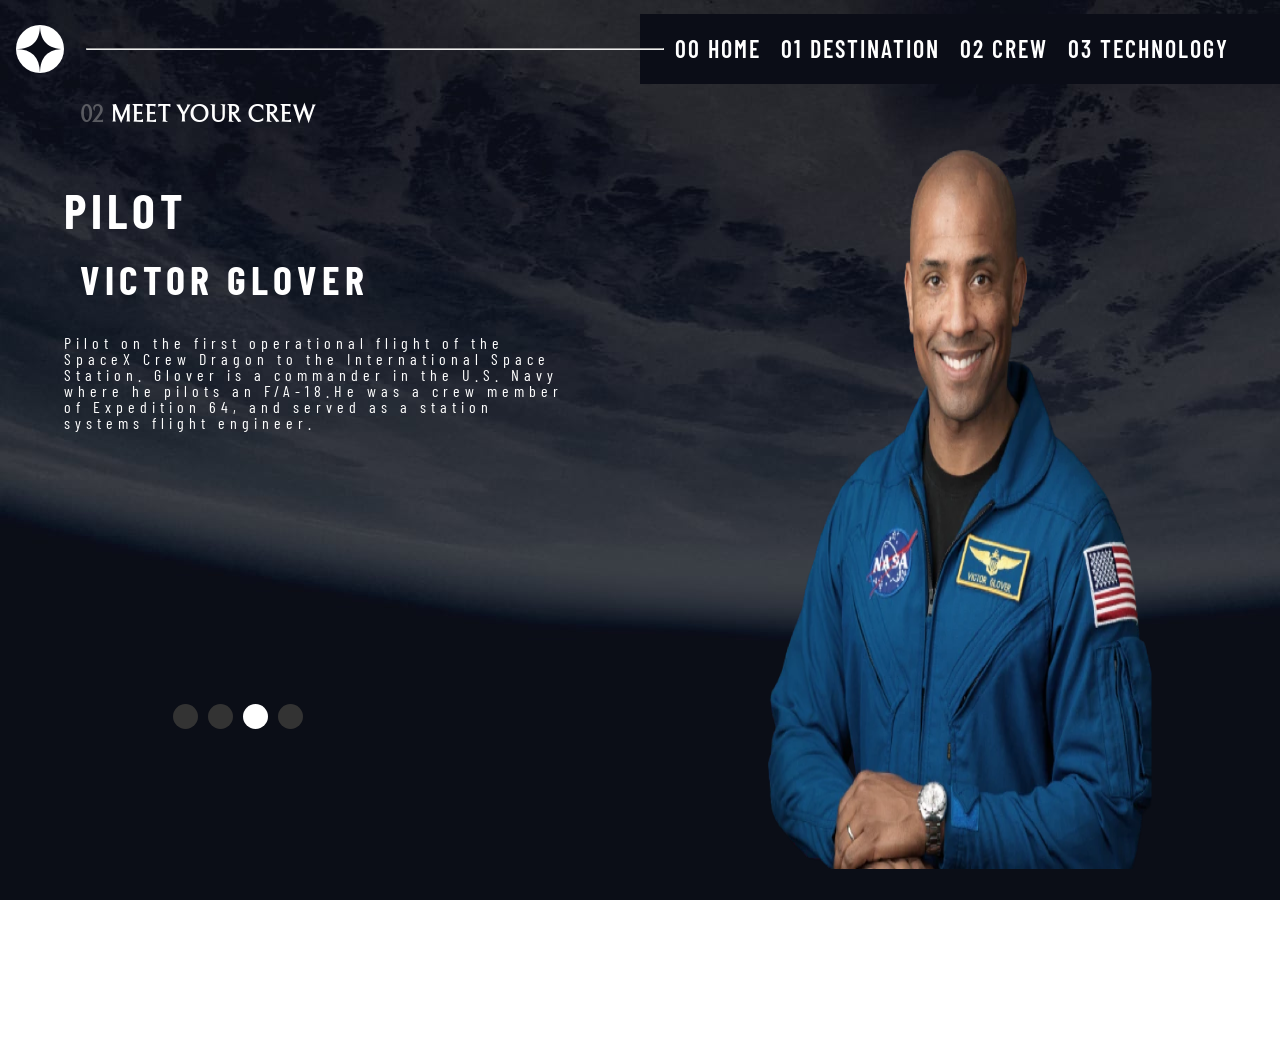
==== public/crew-pilot.html @ 991aaed0 "Add files via upload" ====
<!DOCTYPE html>
<html lang="en">
<head>
  <meta charset="UTF-8">
  <meta name="viewport" content="width=device-width, initial-scale=1.0">

  <link rel="icon" type="image/png" sizes="32x32" href="./assets/favicon-32x32.png">
  <link rel="stylesheet" href="./assets/css/style.css">
  
  <title> Space tourism </title>
</head>
<!-- start -->
<body id="crew-body">
  <!-- navbar -->
<nav id="navbar" class="navbar">
  <img class="logo" src="./assets/shared/logo.svg" alt="logo">
  <hr class="align-md-line">
  <div class="nav-menu" id="nav-menu">
    <!-- links -->
        <div class="nav-items">
        <a href="index.html"><span class="number">00</span> Home</a>
            <a href="./destination-moon.html"><span class="number">01</span> Destination</a>
        <a href="./crew-commander.html"><span class="number">02</span> Crew</a>
      <a href="./technology-capsule.html"><span class="number">03</span> Technology</a>
    </div>
</nav>
<!-- mobile nav -->
<div class="hamburger" id="hamIcon">
  <img src="./assets/shared/icon-hamburger.svg" alt="hamburger" class="hamIcon">
 </div>
<!-- main content of crew -->
<h2 class="meet-crew"> <span class="numbers">02</span> Meet Your Crew</h2>
<main class="crew-con">
<div class="crew-info-cc">
  <h3 class="crew-title">Pilot</h3>
    <h1 class="crew-name">Victor Glover</h1>
  <p class="crew-txt">Pilot on the first operational flight of the SpaceX Crew Dragon to the 
    International Space Station. Glover is a commander in the U.S. Navy where 
    he pilots an F/A-18.He was a crew member of Expedition 64, and served as a 
    station systems flight engineer.</p>

    <div class="circle-cc">
      <ul>
        <li class="crew-item"><a class="crew-link" href="./crew-commander.html"></a></li>

        <li class="crew-item"><a class="crew-link" href="./crew-engineer.html"></a></li>

        <li class="crew-item"><a class="crew-link" href="./crew-pilot.html"></a></li>

        <li class="crew-item"><a class="crew-link" href="./crew-specialist.html"></a></li>

    </ul>
    </div>
    
</div>
<div class="crew-photo-cc">
  <img src="./assets/crew/image-victor-glover.webp" class="crew-img" alt="victor Glover">
</div>
</div>
</main>

<script  src="./assets/js/app.js"></script>
</body>
</html>
---- public/assets/css/style.css ----
@import url('https://fonts.googleapis.com/css2?family=Barlow+Condensed:wght@100&family=Bellefair&display=swap');

/* example font */
/* 
    font-family: 'Barlow Condensed', sans-serif;

    font-family: 'Bellefair', serif;
*/
/*************************************************************************
HOME PAGE START OF CSS FILE
**************************************************************************/
html{
    width: 100%;
    height: 100vh;
}
#home{
    box-sizing: border-box;
    padding: 0;
    margin: 0;
    height: 100%;
    /* default settings */
    background-image: url('../home/background-home-desktop.jpg');
    background-size: cover;
    background-repeat: none;
    color: #fff;
    font-family: 'Bellefair', serif;
}
/* font style */
p{
    font-size: 1.4rem;
    line-height: 2rem;
    font-family: 'Barlow Condensed', sans-serif;
}

.bigText{
    font-size: 150px;
    text-transform: uppercase;
}

/* navbar */
.navbar{
    display: flex;
    flex-direction: row;
    align-items: center;
    justify-content: space-between;
    width: 100%;
    padding-top: 1rem;
    height: 65px;
}

/* logo */
.logo{
padding-left: 1rem;
}
/* hamburger icon */
.hamburger{
    display: none;
}
/* links inside nav */
.nav-menu{
    display: flex;
    width: 50%;
    justify-content: center;
    align-items: center;
    height: 70px;
    z-index: 1;
    background-color:rgba(11, 13, 23);
}

.align-md-line{
    color: #fff;
    width: 45%;
    z-index: 100;
    margin-left: 1rem;
    position: absolute;
    left: 70px;
}
/* .nav-items{
    display: flex;
    width: 50%;
    justify-content: center;
    align-items: center;
    height: 70px;
    z-index: 1;
    background-color:rgba(11,13,23, 0.5);
} */

.nav-items a{
    color: #fff;
    font-size: 1.5rem;
    padding-right: 1rem;
    text-decoration: none;
    font-family: 'Barlow Condensed', sans-serif;
    text-transform: uppercase;
    letter-spacing: 2px;
    font-weight: 600;
    transform: scaleX(0);
    transform-origin: bottom right;
}

.nav-items a:hover{
    color:rgba(255, 255, 255, 0.699);
    padding-bottom: 20px;
    border-bottom: #fff solid 2px;

}

/* whole page in div */
.home-page-section{
    display: flex;
    flex-direction: row;
    align-items: center;
    align-content: center;
    justify-content: center;
}
/* left half of page for text */
.home-left-half{
    display: flex;
    width: 50%;
    height: 100%;
    flex-wrap: wrap;
    margin: 3rem auto;
    padding: 2rem;
    align-self: flex-end;
    flex-direction: column;
    text-align: center;
}
/* so you want to text */
.travelText{
    font-family: 'Barlow Condensed', sans-serif;
    letter-spacing: 4.75px;
}
/* right half of page on desktop */
.home-right-half{
    display: flex;
    flex-direction: column;
    justify-content: flex-end;
    height: 100%;
    width: 50%;
    padding: 3rem;
    text-align: center;
}

.circle-div{
    display: flex;
    flex-direction: column;
    justify-content: center;
    height: 250px;
    width: 250px;
    background-color: #fff;
    border-radius: 50%;
    position: relative;
    top: 300px;
    left: 400px;
}

.circle-div:hover{
    transition: all .7s ease-out;
    cursor: pointer;
    box-shadow: 5px 0px 10px 15px rgba(0, 0, 0, 0.5);
}

.explore{
    margin: 0;
    color:rgba(11,13,23);
    text-transform: uppercase;
    font-size: 2rem;
}
/* link to destination page */
.explore a{
    text-decoration: none;
    color: rgba(11,13,23);
    font-weight: 500;
    font-family: 'Bellefair', serif;
    padding:0;
    letter-spacing: 5px;
}
/****************************************************************************
  DESTINATION PAGE START CSS FILE
  ***************************************************************************/
  #destination{
    box-sizing: border-box;
    padding: 0;
    margin: 0;
    width: 100%;
    height: 100%;
    background-image: url('../destination/background-destination-desktop.jpg');
    background-attachment: fixed;
    background-size: cover;
    background-repeat: none;
    color: #fff;
    font-family: 'Bellefair', serif;
}

/* des cc */
.des-cc{
    width: 90vw;
    height: 100vh;
    display: flex;
    margin: auto;
    padding: 1rem;
    flex-direction: row;
    align-items: center;
}

.des-column{
    width: 50%;
    align-items: center;
    justify-content: center;
    text-align: center;
}
.dest-txt{
    font-family: 'Barlow Condensed', sans-serif;
    font-size: 3rem;
    text-align: left;
}
.img-des{
    width: 75%;
}

.dest-info-50{
    display: flex;
    flex-direction: column;
    width: 50%;
    height: 100%;
    align-items: center;
}

.des-link-cc{
    display: flex;
    flex-direction: row;
    height: 8vh;
    width: 25vw;
    align-items: center;
    margin-top: 5rem;
    
}

.dest-planet-links{
    font-family: 'Barlow Condensed', sans-serif;
    color: #fff;
    font-size: 2rem;
    padding: 0 10px 0 10px;
    text-align: left;
    text-decoration: none;
    align-items: center;
}

.dest-planet-links:hover{
    border-bottom: 2px solid #fff;
}

.planet-info-cc{
    display: flex;
    flex-direction: column;
    width: 500px;
    height:500px;
    margin-top: 2rem;
    padding:0.8rem;
}

.planet-title{
    font-family: 'Bellefair', serif;
    font-size: 5rem;
    letter-spacing: 10px;
}

.planet-txt{
    font-family: 'Barlow Condensed', sans-serif;
    font-size: 1.5rem;
    text-align: left;
    font-weight: 600;
    letter-spacing: 3px;
}


.ww-line-50{
    color: #fff;
    width: 100%;
}

.des-tt-cc{
    display: flex;
    flex-direction: row;
    align-items: center;
    justify-content: center;
    width: 100%;
    height: 300px;
}
.tt-row{
    display: flex;
    flex-direction: column;
    justify-content: center;
    align-items: center;
    width: 50%;
    height: 200px;
}

.avg-tr-title{
    font-family: 'Barlow Condensed', sans-serif;
    font-size: 3rem;
    color: #fff;
}

.tt-txt{
    font-size: 2rem;
    font-family: 'Barlow Condensed', sans-serif;
    color: #fff;
}

/* *****************************************************************************************
CREW PAGE
********************************************************************************************/
#crew-body{
    box-sizing: border-box;
    padding: 0;
    margin: 0;
    background-image: url('../crew/background-crew-desktop.jpg');
    background-attachment: fixed;
    background-size: cover;
    background-repeat: none;
    color: #fff;
    font-family: 'Bellefair', serif;
    overflow: hidden;
}

.meet-crew{
    font-size: 1.5rem;
    margin-left: 3rem;
    text-transform: uppercase;
}
.numbers{
    color: rgba(160, 160, 160, 0.5);
    padding-left: 2rem;
}

.crew-con{
    display: flex;
    flex-direction: row;
    width: 100vw;
    height: 100vh;
    overflow: hidden;
}

.crew-info-cc{
    display: flex;
    flex-direction: column;
    margin: 2rem auto 0 auto;
    width: 40vw;
}
.crew-title{
    font-size: 3rem;
    margin: 0;
    font-family: 'Barlow Condensed', sans-serif;
    letter-spacing: 5px;
    text-transform: uppercase;
}

.crew-name{
    font-size: 2.5rem;
    font-family: 'Barlow Condensed', sans-serif;
    letter-spacing: 5px;
    text-transform: uppercase; 
    margin: 1rem;
}
.crew-photo-cc{
    display: flex;
    justify-content: center;
    height: 100%;
    width: 50%;
}

.crew-txt{
    font-size: 1rem;
    line-height: 1rem;
    letter-spacing: 5px;
}

.crew-img{
    width: 60%;
    height: 80%;
}

.circle-cc{
    display: flex;
    flex-direction: row;
    width: 30vw;
    height: 15%;
    margin: auto;
}
ul{
    display: flex;
    flex-direction: row;
}

.crew-link{
    display: flex;
    justify-content: center;
    align-items: center;
    width: 25px;
    height: 25px;
    border-radius: 50%;
    margin: 5px;
    background-color: rgb(51, 51, 51);
    list-style: none;
    font-family: 'Barlow Condensed', sans-serif;
    text-decoration: none;
    font-size: 1.2rem;
    color: #000;
    font-weight: 600;
}
li{
    list-style: none;
}
.active{
    background-color: #fff;;
    color: rgb(208, 214, 249);
}

  /****************************************************************************
  MEDIA QUERIES FOR ALL PAGES
  ****************************************************************************/
  
@media screen and (max-width: 428px) {
    /* home page */
    #home{
        background-image: url('../home/background-home-mobile.jpg');
        background-color: black;
        background-attachment: fixed;
        background-position: center;
        background-size:cover;
        height: 100%;
        overflow: hidden;
    }
    /* all pages navbar */
    .hamburger{
        display: flex;
        position: fixed;
        top: 25px;
        right:30px;
        z-index: 200;
    }
    .nav-menu{
        display: none;
    }
    
     .active{
        display: flex;
        flex-direction: column;
        position: relative;
        text-align: right;
        top: 0;
        right: 0;
        width: 50%;
        height: 100vh;
        background-color: rgba(0, 0, 0, 0.150);
        z-index: 100;
    }
  
    .nav-items{
        display: flex;
        width: 50%;
        position: relative;
        top: 450px;
        right: -70px;
        flex-direction: column;
        align-items: flex-end;
        text-align: right;
        font-family: 'Bellefair', serif;
    }
    .nav-items a{
        font-size: 2rem;
        padding-top: 2rem;
    }
    /* /navbar */

    .number{display: none;}

    .home-page-section{
        display: flex;
        flex-direction: column;
        justify-content: center;
        flex-wrap: wrap;
        padding: 0;
    }

    p{
        font-size: 1.5rem;
        padding: 1.1rem;
    }
    .home-left-half{
        display: flex;
        flex-direction: column;
        width: 100%;
        text-align: center;
        justify-content: center;
        align-items: center;
        height: auto;
        margin: 0;
        padding: 0;
    }
    .travelText{
        font-size: 1.8rem;
    }
    .bigText{
        font-size: 5rem;
    }
    /* below on media screen */
    .home-right-half{
        display: flex;
        flex-direction: column;
        align-items: center;
        padding: 0;
    }

    /* radius circle */
    .circle-div{
        position: static;
        width: 250px;
        height: 250px;
    }
    /* text of explore */
    .explore{
        font-family: 'Bellefair', serif;
        padding:0;
        letter-spacing: 5px;
    }

    /**********************************************************************
    destination moon page
    **********************************************************************/
    #destination{
        height: 100vh;
        width: 100vw;
        background-image: url('../destination/background-destination-tablet.jpg');
        background-position: center;
        background-repeat: no-repeat;
    }
  
    .heading{
      font-family: 'Barlow Condensed', sans-serif;
      color: #fff;
    }

  }
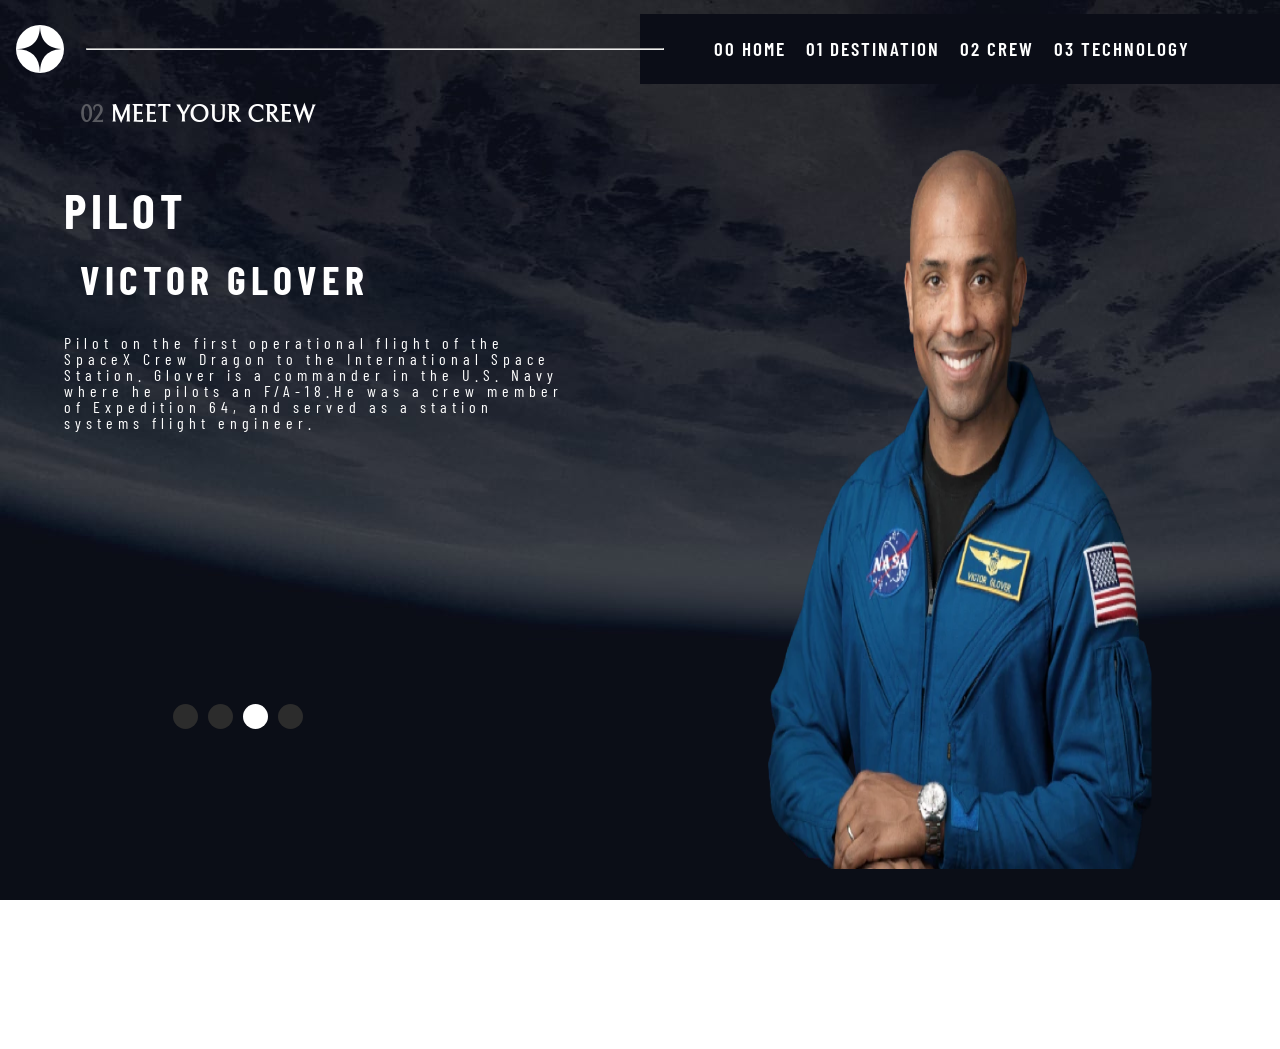
==== commit c0341cbd: "css mobile change fixed issues with mobile css not lining up correctly" ====
--- a/public/crew-pilot.html
+++ b/public/crew-pilot.html
@@ -55,6 +55,7 @@
 </div>
 <div class="crew-photo-cc">
   <img src="./assets/crew/image-victor-glover.webp" class="crew-img" alt="victor Glover">
+  
 </div>
 </div>
 </main>
--- a/public/assets/css/style.css
+++ b/public/assets/css/style.css
@@ -11,7 +11,6 @@
 **************************************************************************/
 html{
     width: 100%;
-    height: 100vh;
 }
 #home{
     box-sizing: border-box;
@@ -24,6 +23,7 @@
     background-repeat: none;
     color: #fff;
     font-family: 'Bellefair', serif;
+    overflow: hidden;
 }
 /* font style */
 p{
@@ -87,22 +87,24 @@
 
 .nav-items a{
     color: #fff;
-    font-size: 1.5rem;
+    font-size: 1.2rem;
     padding-right: 1rem;
     text-decoration: none;
     font-family: 'Barlow Condensed', sans-serif;
     text-transform: uppercase;
     letter-spacing: 2px;
     font-weight: 600;
-    transform: scaleX(0);
-    transform-origin: bottom right;
 }
 
 .nav-items a:hover{
-    color:rgba(255, 255, 255, 0.699);
+    color: rgba(255, 255, 255, 0.500);
+    transition: all .250s ease-in;
+
+}
+
+.nav-items-active{
     padding-bottom: 20px;
     border-bottom: #fff solid 2px;
-
 }
 
 /* whole page in div */
@@ -150,8 +152,8 @@
     background-color: #fff;
     border-radius: 50%;
     position: relative;
-    top: 300px;
-    left: 400px;
+    top: 30px;
+    left: 350px;
 }
 
 .circle-div:hover{
@@ -182,8 +184,6 @@
     box-sizing: border-box;
     padding: 0;
     margin: 0;
-    width: 100%;
-    height: 100%;
     background-image: url('../destination/background-destination-desktop.jpg');
     background-attachment: fixed;
     background-size: cover;
@@ -232,7 +232,7 @@
     height: 8vh;
     width: 25vw;
     align-items: center;
-    margin-top: 5rem;
+    margin: 5rem 0 1rem 0;
     
 }
 
@@ -247,7 +247,13 @@
 }
 
 .dest-planet-links:hover{
+    padding-bottom: 5px;
     border-bottom: 2px solid #fff;
+}
+
+.dest-planet-links-active{
+    padding-bottom: 5px;
+    border-bottom: 2px solid #d0d6f9a1;
 }
 
 .planet-info-cc{
@@ -401,7 +407,7 @@
     height: 25px;
     border-radius: 50%;
     margin: 5px;
-    background-color: rgb(51, 51, 51);
+    background-color: rgb(44, 44, 44);
     list-style: none;
     font-family: 'Barlow Condensed', sans-serif;
     text-decoration: none;
@@ -412,16 +418,122 @@
 li{
     list-style: none;
 }
-.active{
+.crew-active{
     background-color: #fff;;
     color: rgb(208, 214, 249);
 }
+/*******************************************************************************
+space caplse page
+********************************************************************************/
+#tech-bg{
+    background-image: url('../technology/background-technology-desktop.jpg');
+    background-attachment: fixed;
+    background-size: cover;
+    background-repeat: none;
+    color: #fff;
+    padding: 0;
+    margin: 0 auto;
+    box-sizing: border-box;
+    overflow: hidden;
+}
+
+#tech-content{
+    display: flex;
+    flex-direction: row;
+    flex-wrap: wrap;
+    width: 100%;
+    height: 100%;
+    margin: auto;
+    justify-content: space-between;
+}
+.tech_title{
+    margin: 0 0 3rem 0;
+    padding-left: 3rem;
+}
+.header-title{
+    width: 100%;
+    height: 50px;
+}
+.tech-row-left{
+    display: flex;
+    flex-direction: column;
+    width: 20%;
+    height: 70vh;
+    align-items: center;
+    justify-content: center;
+    margin-top: 3rem;
+}
+.tech-row-mid{
+    display: flex;
+    flex-direction: column;
+    width: 40%;
+    height: 70vh;
+    margin: 3rem auto;
+    justify-content: center;
+    
+}
+.tech_term{
+    margin: 0;
+    font-family: 'Barlow Condensed', sans-serif;
+    font-weight: 600;
+    font-size: 1.5rem;
+
+}
+.vehicle{
+    font-size: 3rem;
+    margin: 0;
+    text-transform: uppercase;
+}
+.tech-row-right{
+    display: flex;
+    flex-wrap:wrap;
+    flex-direction: column;
+    justify-items: flex-end;
+    width: 30%;
+    height: 70vh;
+    margin: 3rem auto;
+}
+
+.tech_link{
+    display: flex;
+    flex-direction: column;
+    justify-content: center;
+    border:#fff solid 1px;
+    margin: 0.7rem;
+    height: 50px;
+    width: 50px;
+    text-align: center;
+    border-radius: 50px;
+    text-decoration: none;
+    font-size: 1rem;
+    color: #fff;
+}
+.tech_link:hover{
+    color: #fff;
+    
+    border:#d0d6f9a1 solid 1px;
+}
+.tech_link_active{
+    color: #fff;
+    background-color: rgba(255, 255, 255, 0.521);
+    border:#d0d6f9a1 solid 1px;
+}
+.space-img{
+    width: 100%;
+    height: 100%;
+}
+
+
 
   /****************************************************************************
   MEDIA QUERIES FOR ALL PAGES
   ****************************************************************************/
-  
-@media screen and (max-width: 428px) {
+  /* iphone */
+@media screen and (max-width: 414px) {
+    html{
+        height: 100%;
+        background-color: #000;
+    }
     /* home page */
     #home{
         background-image: url('../home/background-home-mobile.jpg');
@@ -437,31 +549,54 @@
         display: flex;
         position: fixed;
         top: 25px;
-        right:30px;
+        right: 25px;
         z-index: 200;
     }
     .nav-menu{
         display: none;
+    }
+
+    #hamIcon{
+        position: fixed;
     }
     
      .active{
         display: flex;
         flex-direction: column;
-        position: relative;
-        text-align: right;
+        position: fixed;
+        /* text-align: right; */
         top: 0;
         right: 0;
         width: 50%;
         height: 100vh;
-        background-color: rgba(0, 0, 0, 0.150);
+        background-color: rgba(0, 0, 0, 0.650);
         z-index: 100;
+        font-size: 1rem;
+        animation-name: slideIn;
+        animation-duration: 1s;
+        border-bottom: none;
+        border-radius: 15px;
+    }
+    .nav-items-active{
+        padding: 0;
+    }
+
+    @keyframes slideIn{
+        from{
+            width: 0;
+            height: 100vh;
+        }
+        to{
+            width: 50%;
+            height: 100vh;
+        }
     }
   
     .nav-items{
         display: flex;
         width: 50%;
         position: relative;
-        top: 450px;
+        top: 50px;
         right: -70px;
         flex-direction: column;
         align-items: flex-end;
@@ -469,8 +604,13 @@
         font-family: 'Bellefair', serif;
     }
     .nav-items a{
-        font-size: 2rem;
+        font-size: 1rem;
         padding-top: 2rem;
+        border-bottom: none;
+    }
+
+    hr{
+        display: none;
     }
     /* /navbar */
 
@@ -530,11 +670,15 @@
     destination moon page
     **********************************************************************/
     #destination{
-        height: 100vh;
-        width: 100vw;
-        background-image: url('../destination/background-destination-tablet.jpg');
+        background-image: url('../destination/background-destination-mobile.jpg');
         background-position: center;
         background-repeat: no-repeat;
+        background-attachment: fixed;
+        background-position: center;
+        background-size:cover;
+        scroll-behavior: smooth;
+        overflow: scroll;
+        background-color: #000;
     }
   
     .heading{
@@ -542,5 +686,160 @@
       color: #fff;
     }
 
+    .des-cc {
+        width: 100%;
+        height: 100%;
+        display: flex;
+        flex-direction: column;
+        align-items: center;
+        padding: 0;
+        overflow:hidden;
   }
 
+  .dest-txt{
+      font-size:1.3rem;
+      margin-bottom: 1rem;
+      text-align: center;
+  }
+  .dest-info-50 {
+    display: flex;
+    flex-direction: column;
+    width: 100%;
+    height: 100%;
+    align-items: center;
+}
+.des-link-cc {
+    display: flex;
+    flex-direction: row;
+    height: 8vh;
+    width: 100%;
+    align-items: center;
+    justify-content: center;
+}
+
+.planet-info-cc {
+    display: flex;
+    flex-direction: column;
+    width: 100%;
+    height: 50%;
+    margin-top: 1rem;
+    padding: 0;
+    align-items: center;
+}
+.planet-title{
+    font-size: 2.3rem;
+    
+}
+.planet-txt{
+    font-size: 1rem;
+    letter-spacing: 0;
+    margin: 0;
+    padding: 12px;
+    text-align: center;
+}
+
+.des-tt-cc{
+    margin: 0;
+    align-items: none;
+}
+.tt-txt{
+    font-size: 1.5rem;
+}
+.avg-tr-title {
+    font-family: 'Barlow Condensed', sans-serif;
+    font-size: 1.5rem;
+    color: #fff;
+    margin: 0;
+
+}
+
+/*****************************************************************************
+ crew mobile page 
+ *******************************************************************************/
+#crew-body{
+    background-image: url('../crew/background-crew-mobile.jpg');
+    background-attachment: fixed;
+    background-size: cover;
+    background-repeat: none;
+    color: #fff;
+    font-family: 'Bellefair', serif;
+}
+.crew-con{
+  flex-direction: column-reverse;
+  height: auto;
+  align-items: center;
+}
+
+.crew-info-cc{
+    /* flex-direction: column-reverse; */
+    width: 100%;
+    margin-top: 2rem;
+    justify-content: center;
+    text-align: center;
+}
+
+.crew-title{
+    font-size: 1.5rem;
+    padding-left: 1rem;
+}
+.circle-cc{
+    width: 100%;
+    height: 200px;
+    align-items: center;
+    justify-content: center;
+}
+
+.crew-txt{
+    margin: 0;
+}
+.crew-photo-cc{
+    width: 100%;
+    margin-top: 2rem;
+}
+.crew-img{
+    width: 50%;
+    height: 50%;
+}
+/***********************************************************************
+tehnology page 
+************************************************************************/
+#tech-bg{
+    background-image: url('../technology/background-technology-mobile.jpg');
+}
+
+#tech-content{
+    flex-direction: column-reverse;
+    text-align: center;
+}
+
+.tech-row-left{
+    flex-direction: row;
+    width: 100%;
+    height: 25%;
+    margin:0;
+    align-items: flex-start;
+}
+
+.tech-row-mid{
+    width: 100%;
+    margin: 0;
+    height: auto;
+    align-items: flex-start;
+    justify-content: flex-start;
+}
+
+.tech-row-right{
+    width: 100%;
+    height: auto;
+    margin: 0 auto;
+}
+
+.space-img{
+    width: 60%;
+    height: 50%;
+    text-align: center;
+    margin: auto;
+}
+
+}
+
